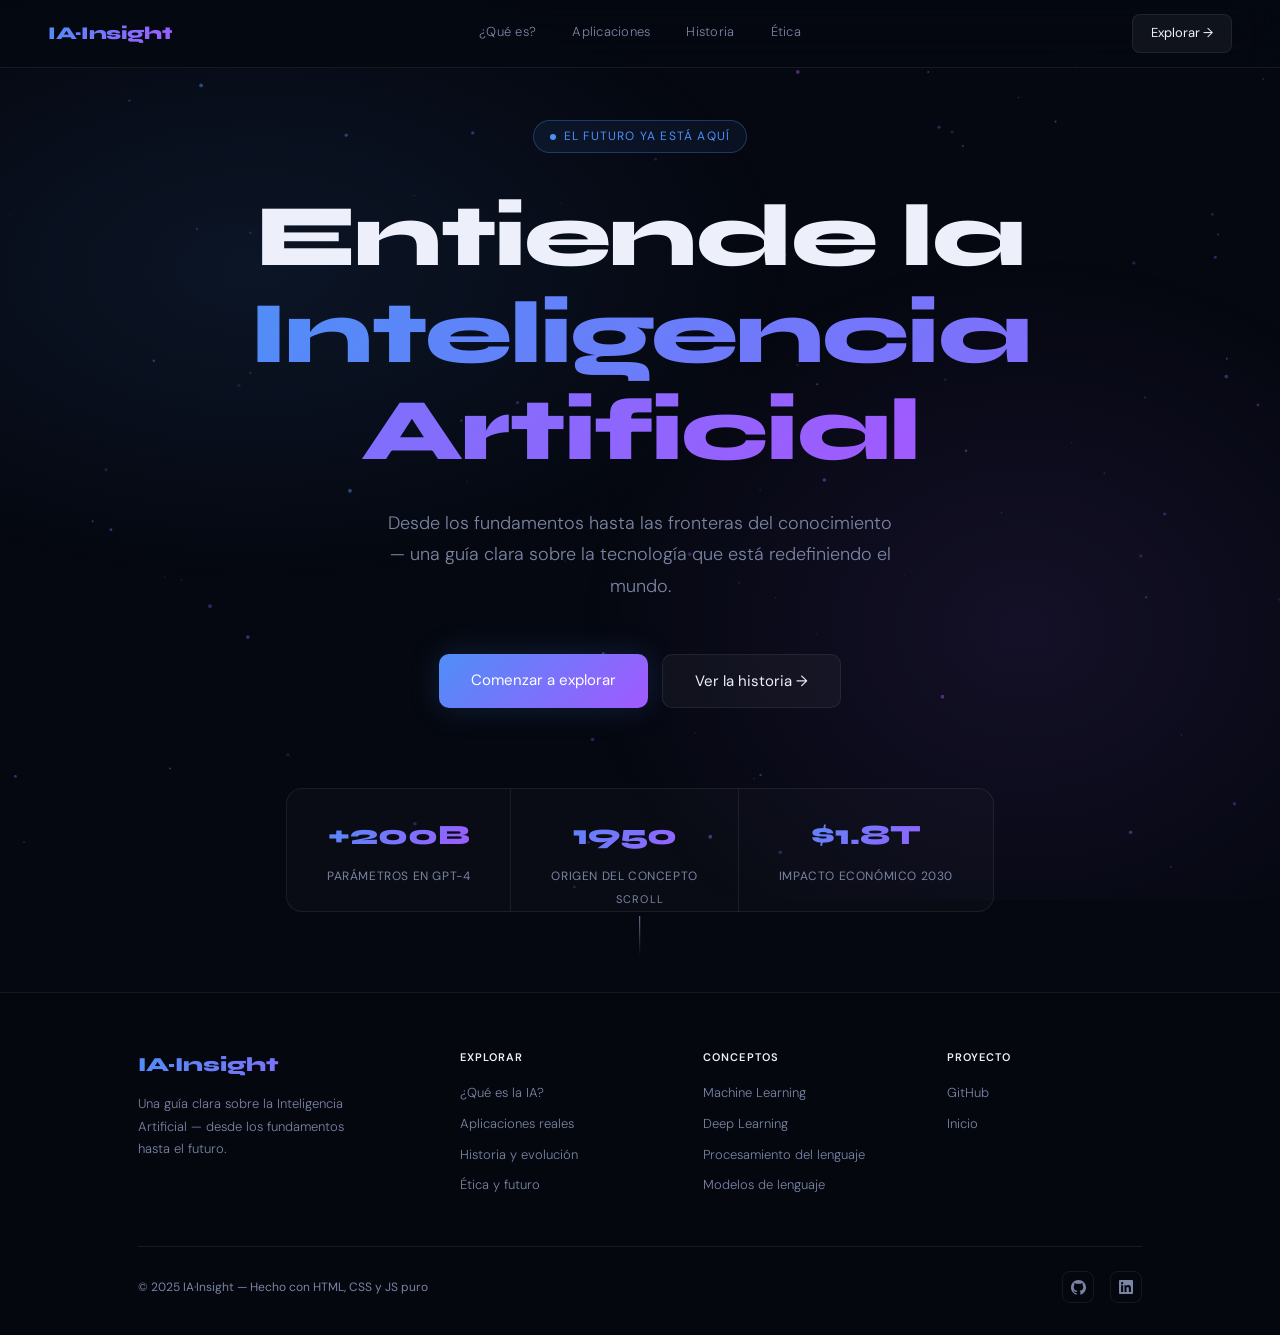
==== ia-insight/index.html @ f3931328 "Primer Commit" ====
<!DOCTYPE html>
<html lang="es">
<head>
  <meta charset="UTF-8" />
  <meta name="viewport" content="width=device-width, initial-scale=1.0" />
  <meta name="description" content="Entiende la Inteligencia Artificial — guía clara sobre la tecnología que está redefiniendo el mundo." />
  <title>IA·Insight — Inteligencia Artificial explicada</title>

  <!-- Fuentes -->
  <link rel="preconnect" href="https://fonts.googleapis.com" />
  <link rel="preconnect" href="https://fonts.gstatic.com" crossorigin />
  <link href="https://fonts.googleapis.com/css2?family=Syne:wght@400;700;800&family=DM+Sans:ital,wght@0,300;0,400;1,300&display=swap" rel="stylesheet" />

  <!-- Estilos -->
  <link rel="stylesheet" href="css/styles.css" />
  <link rel="stylesheet" href="css/animations.css" />
</head>
<body>

  <!-- Fondo animado -->
  <div class="mesh" aria-hidden="true"></div>
  <canvas id="bg-canvas" style="position:fixed;inset:0;z-index:0;pointer-events:none;" aria-hidden="true"></canvas>

  <!-- ── NAVBAR ── -->
  <nav role="navigation" aria-label="Navegación principal">
    <a href="index.html" class="nav-logo gradient-text" aria-label="IA·Insight — Inicio">IA·Insight</a>

    <div class="nav-links" aria-hidden="true">
      <a href="pages/sobre-ia.html">¿Qué es?</a>
      <a href="pages/aplicaciones.html">Aplicaciones</a>
      <a href="pages/historia.html">Historia</a>
      <a href="pages/etica.html">Ética</a>
    </div>

    <div class="nav-right">
      <a href="pages/sobre-ia.html" class="nav-cta">Explorar →</a>
      <button
        class="nav-hamburger"
        id="nav-hamburger"
        aria-label="Abrir menú"
        aria-expanded="false"
        aria-controls="nav-mobile"
      >
        <span></span>
        <span></span>
        <span></span>
      </button>
    </div>
  </nav>

  <!-- ── MENÚ MÓVIL ── -->
  <div class="nav-mobile" id="nav-mobile" role="dialog" aria-label="Menú móvil">
    <a href="pages/sobre-ia.html">¿Qué es la IA? <span>→</span></a>
    <a href="pages/aplicaciones.html">Aplicaciones <span>→</span></a>
    <a href="pages/historia.html">Historia <span>→</span></a>
    <a href="pages/etica.html">Ética y futuro <span>→</span></a>
    <button class="nav-mobile-cta" onclick="location.href='pages/sobre-ia.html'">Comenzar a explorar</button>
  </div>

  <!-- ── HERO ── -->
  <section class="hero" style="position:relative;z-index:10;min-height:100vh;display:flex;flex-direction:column;align-items:center;justify-content:center;text-align:center;padding:120px 24px 80px;">

    <div class="badge anim-fade-up" style="display:inline-flex;align-items:center;gap:8px;font-size:12px;letter-spacing:.1em;text-transform:uppercase;color:var(--accent);border:1px solid rgba(79,142,247,0.3);background:rgba(79,142,247,0.08);padding:6px 16px;border-radius:100px;margin-bottom:36px;">
      <span style="width:6px;height:6px;border-radius:50%;background:var(--accent);animation:pulse 2s ease-in-out infinite;"></span>
      El futuro ya está aquí
    </div>

    <h1 class="anim-fade-up-2">
      Entiende la<br>
      <span class="gradient-text">Inteligencia<br>Artificial</span>
    </h1>

    <p class="anim-fade-up-3" style="font-size:clamp(15px,2vw,18px);max-width:520px;margin:28px auto 52px;">
      Desde los fundamentos hasta las fronteras del conocimiento — una guía clara sobre la tecnología que está redefiniendo el mundo.
    </p>

    <div class="anim-fade-up-4" style="display:flex;gap:14px;flex-wrap:wrap;justify-content:center;">
      <a href="pages/sobre-ia.html" class="btn-primary">Comenzar a explorar</a>
      <a href="pages/historia.html" class="btn-secondary">Ver la historia →</a>
    </div>

    <!-- Stats -->
    <div class="anim-fade-up-5" style="display:flex;margin-top:80px;border:1px solid var(--border);border-radius:16px;overflow:hidden;background:rgba(255,255,255,0.02);">
      <div style="padding:24px 40px;text-align:center;border-right:1px solid var(--border);">
        <span class="gradient-text" style="font-family:var(--font-display);font-size:28px;font-weight:800;display:block;margin-bottom:4px;">+200B</span>
        <span style="font-size:12px;color:var(--muted);text-transform:uppercase;letter-spacing:.05em;">Parámetros en GPT-4</span>
      </div>
      <div style="padding:24px 40px;text-align:center;border-right:1px solid var(--border);">
        <span class="gradient-text" style="font-family:var(--font-display);font-size:28px;font-weight:800;display:block;margin-bottom:4px;">1950</span>
        <span style="font-size:12px;color:var(--muted);text-transform:uppercase;letter-spacing:.05em;">Origen del concepto</span>
      </div>
      <div style="padding:24px 40px;text-align:center;">
        <span class="gradient-text" style="font-family:var(--font-display);font-size:28px;font-weight:800;display:block;margin-bottom:4px;">$1.8T</span>
        <span style="font-size:12px;color:var(--muted);text-transform:uppercase;letter-spacing:.05em;">Impacto económico 2030</span>
      </div>
    </div>

    <!-- Scroll hint -->
    <div style="position:absolute;bottom:36px;left:50%;transform:translateX(-50%);display:flex;flex-direction:column;align-items:center;gap:8px;color:var(--muted);font-size:11px;letter-spacing:.1em;text-transform:uppercase;">
      <span>Scroll</span>
      <div style="width:1px;height:40px;background:linear-gradient(to bottom,var(--muted),transparent);animation:scrollPulse 2s ease-in-out infinite;"></div>
    </div>

  </section>

  <!-- ── FOOTER ── -->
  <footer>
    <div class="footer-inner">
      <div class="footer-top">

        <!-- Marca -->
        <div class="footer-brand">
          <div class="footer-logo gradient-text">IA·Insight</div>
          <p>Una guía clara sobre la Inteligencia Artificial — desde los fundamentos hasta el futuro.</p>
        </div>

        <!-- Explorar -->
        <div class="footer-col">
          <div class="footer-col-title">Explorar</div>
          <a href="pages/sobre-ia.html">¿Qué es la IA?</a>
          <a href="pages/aplicaciones.html">Aplicaciones reales</a>
          <a href="pages/historia.html">Historia y evolución</a>
          <a href="pages/etica.html">Ética y futuro</a>
        </div>

        <!-- Conceptos -->
        <div class="footer-col">
          <div class="footer-col-title">Conceptos</div>
          <a href="pages/sobre-ia.html#ml">Machine Learning</a>
          <a href="pages/sobre-ia.html#dl">Deep Learning</a>
          <a href="pages/sobre-ia.html#nlp">Procesamiento del lenguaje</a>
          <a href="pages/sobre-ia.html#llm">Modelos de lenguaje</a>
        </div>

        <!-- Proyecto -->
        <div class="footer-col">
          <div class="footer-col-title">Proyecto</div>
          <a href="https://github.com" target="_blank" rel="noopener">GitHub</a>
          <a href="index.html">Inicio</a>
        </div>

      </div>

      <div class="footer-bottom">
        <span>© 2025 IA·Insight — Hecho con HTML, CSS y JS puro</span>
        <div class="footer-socials">
          <!-- GitHub -->
          <a href="https://github.com" target="_blank" rel="noopener" aria-label="GitHub">
            <svg width="15" height="15" viewBox="0 0 24 24" fill="currentColor"><path d="M12 0C5.37 0 0 5.37 0 12c0 5.3 3.438 9.8 8.205 11.385.6.113.82-.258.82-.577 0-.285-.01-1.04-.015-2.04-3.338.724-4.042-1.61-4.042-1.61-.546-1.385-1.335-1.755-1.335-1.755-1.087-.744.084-.729.084-.729 1.205.084 1.838 1.236 1.838 1.236 1.07 1.835 2.809 1.305 3.495.998.108-.776.417-1.305.76-1.605-2.665-.3-5.466-1.332-5.466-5.93 0-1.31.465-2.38 1.235-3.22-.135-.303-.54-1.523.105-3.176 0 0 1.005-.322 3.3 1.23.96-.267 1.98-.399 3-.405 1.02.006 2.04.138 3 .405 2.28-1.552 3.285-1.23 3.285-1.23.645 1.653.24 2.873.12 3.176.765.84 1.23 1.91 1.23 3.22 0 4.61-2.805 5.625-5.475 5.92.42.36.81 1.096.81 2.22 0 1.606-.015 2.896-.015 3.286 0 .315.21.69.825.57C20.565 21.795 24 17.295 24 12c0-6.63-5.37-12-12-12"/></svg>
          </a>
          <!-- LinkedIn -->
          <a href="https://linkedin.com" target="_blank" rel="noopener" aria-label="LinkedIn">
            <svg width="14" height="14" viewBox="0 0 24 24" fill="currentColor"><path d="M20.447 20.452h-3.554v-5.569c0-1.328-.027-3.037-1.852-3.037-1.853 0-2.136 1.445-2.136 2.939v5.667H9.351V9h3.414v1.561h.046c.477-.9 1.637-1.85 3.37-1.85 3.601 0 4.267 2.37 4.267 5.455v6.286zM5.337 7.433a2.062 2.062 0 01-2.063-2.065 2.064 2.064 0 112.063 2.065zm1.782 13.019H3.555V9h3.564v11.452zM22.225 0H1.771C.792 0 0 .774 0 1.729v20.542C0 23.227.792 24 1.771 24h20.451C23.2 24 24 23.227 24 22.271V1.729C24 .774 23.2 0 22.222 0h.003z"/></svg>
          </a>
        </div>
      </div>
    </div>
  </footer>

  <!-- Scripts -->
  <script src="js/particles.js"></script>
  <script src="js/main.js"></script>
</body>
</html>
---- ia-insight/css/styles.css ----
/* ═══════════════════════════════════════
   VARIABLES GLOBALES
═══════════════════════════════════════ */
:root {
  --bg:       #050810;
  --bg2:      #080d1a;
  --accent:   #4F8EF7;
  --accent2:  #A259FF;
  --text:     #EDF0FA;
  --muted:    #7B84A3;
  --border:   rgba(255,255,255,0.07);
  --glow:     rgba(79,142,247,0.18);
  --radius:   12px;
  --font-display: 'Syne', sans-serif;
  --font-body:    'DM Sans', sans-serif;
}

/* ═══════════════════════════════════════
   RESET Y BASE
═══════════════════════════════════════ */
*, *::before, *::after { box-sizing: border-box; margin: 0; padding: 0; }
html { scroll-behavior: smooth; }
body {
  background: var(--bg);
  font-family: var(--font-body);
  color: var(--text);
  min-height: 100vh;
  overflow-x: hidden;
  line-height: 1.6;
}
img { max-width: 100%; display: block; }
a { color: inherit; text-decoration: none; }

/* ═══════════════════════════════════════
   TIPOGRAFÍA
═══════════════════════════════════════ */
h1, h2, h3, h4 { font-family: var(--font-display); font-weight: 800; line-height: 1.1; letter-spacing: -0.02em; }
h1 { font-size: clamp(42px, 7vw, 88px); }
h2 { font-size: clamp(28px, 4vw, 48px); }
h3 { font-size: clamp(18px, 2.5vw, 24px); }
p  { color: var(--muted); font-weight: 300; line-height: 1.75; }

/* ═══════════════════════════════════════
   UTILIDADES
═══════════════════════════════════════ */
.gradient-text {
  background: linear-gradient(135deg, var(--accent), var(--accent2));
  -webkit-background-clip: text;
  -webkit-text-fill-color: transparent;
  background-clip: text;
}
.container { width: 100%; max-width: 1100px; margin: 0 auto; padding: 0 24px; }
.section { padding: 100px 0; }

/* ═══════════════════════════════════════
   NAVBAR
═══════════════════════════════════════ */
nav {
  position: fixed; top: 0; left: 0; right: 0; z-index: 100;
  display: flex; align-items: center; justify-content: space-between;
  padding: 0 48px;
  height: 68px;
  border-bottom: 1px solid var(--border);
  background: rgba(5,8,16,0.75);
  backdrop-filter: blur(20px);
  -webkit-backdrop-filter: blur(20px);
  transition: box-shadow .3s;
}
nav.scrolled {
  box-shadow: 0 4px 40px rgba(0,0,0,0.5);
}
.nav-logo {
  font-family: var(--font-display);
  font-weight: 800; font-size: 18px;
  letter-spacing: -0.02em;
  flex-shrink: 0;
}
.nav-links {
  display: flex; gap: 36px;
  position: absolute; left: 50%; transform: translateX(-50%);
}
.nav-links a {
  color: var(--muted); font-size: 13px; font-weight: 300;
  letter-spacing: 0.02em;
  transition: color .2s;
  position: relative; padding-bottom: 2px;
}
.nav-links a::after {
  content: '';
  position: absolute; bottom: -2px; left: 0; right: 0;
  height: 1px;
  background: linear-gradient(90deg, var(--accent), var(--accent2));
  transform: scaleX(0); transform-origin: left;
  transition: transform .25s ease;
}
.nav-links a:hover { color: var(--text); }
.nav-links a:hover::after,
.nav-links a.active::after { transform: scaleX(1); }
.nav-links a.active { color: var(--text); }

.nav-right { display: flex; align-items: center; gap: 12px; }
.nav-cta {
  font-size: 13px; padding: 8px 18px; border-radius: 8px;
  border: 1px solid var(--border); color: var(--text);
  background: rgba(255,255,255,0.05); cursor: pointer;
  font-family: var(--font-body);
  transition: background .2s, border-color .2s;
  white-space: nowrap;
}
.nav-cta:hover { background: rgba(255,255,255,0.1); border-color: rgba(255,255,255,0.2); }

/* ── Hamburguesa ── */
.nav-hamburger {
  display: none;
  flex-direction: column; justify-content: center;
  gap: 5px; width: 36px; height: 36px;
  background: none; border: none; cursor: pointer;
  padding: 4px; border-radius: 8px;
  transition: background .2s;
}
.nav-hamburger:hover { background: rgba(255,255,255,0.06); }
.nav-hamburger span {
  display: block; height: 1.5px; border-radius: 2px;
  background: var(--text);
  transition: transform .3s ease, opacity .3s ease, width .3s ease;
  transform-origin: center;
}
.nav-hamburger span:nth-child(2) { width: 70%; }
.nav-hamburger.open span:nth-child(1) { transform: translateY(6.5px) rotate(45deg); }
.nav-hamburger.open span:nth-child(2) { opacity: 0; transform: scaleX(0); }
.nav-hamburger.open span:nth-child(3) { transform: translateY(-6.5px) rotate(-45deg); }

/* ── Menú móvil ── */
.nav-mobile {
  display: none;
  position: fixed; top: 68px; left: 0; right: 0; z-index: 99;
  background: rgba(5,8,16,0.97);
  backdrop-filter: blur(24px);
  -webkit-backdrop-filter: blur(24px);
  border-bottom: 1px solid var(--border);
  padding: 0 24px;
  max-height: 0; overflow: hidden;
  transition: max-height .4s cubic-bezier(.4,0,.2,1), padding .4s ease;
}
.nav-mobile.open {
  max-height: 400px;
  padding: 20px 24px 28px;
}
.nav-mobile a {
  display: flex; align-items: center; justify-content: space-between;
  color: var(--muted); font-size: 16px; font-weight: 300;
  padding: 14px 0;
  border-bottom: 1px solid var(--border);
  transition: color .2s;
}
.nav-mobile a:last-of-type { border-bottom: none; }
.nav-mobile a:hover,
.nav-mobile a.active { color: var(--text); }
.nav-mobile a span { font-size: 12px; color: var(--accent); opacity: 0; transition: opacity .2s; }
.nav-mobile a:hover span,
.nav-mobile a.active span { opacity: 1; }
.nav-mobile-cta {
  margin-top: 20px; width: 100%; padding: 13px;
  border-radius: 10px; border: none; cursor: pointer;
  background: linear-gradient(135deg, var(--accent), var(--accent2));
  color: #fff; font-family: var(--font-body); font-size: 15px;
  font-weight: 400; letter-spacing: 0.01em;
}

/* ═══════════════════════════════════════
   BOTONES
═══════════════════════════════════════ */
.btn-primary {
  font-family: var(--font-body); font-size: 15px;
  padding: 14px 32px; border-radius: 10px; border: none; cursor: pointer;
  background: linear-gradient(135deg, var(--accent), var(--accent2));
  color: #fff; transition: transform .2s, box-shadow .2s;
  box-shadow: 0 0 32px var(--glow);
}
.btn-primary:hover { transform: translateY(-2px); box-shadow: 0 0 48px rgba(79,142,247,0.4); }
.btn-secondary {
  font-family: var(--font-body); font-size: 15px;
  padding: 14px 32px; border-radius: 10px;
  border: 1px solid var(--border); cursor: pointer;
  background: rgba(255,255,255,0.04); color: var(--text);
  transition: background .2s, border-color .2s, transform .2s;
}
.btn-secondary:hover { background: rgba(255,255,255,0.08); transform: translateY(-2px); }

/* ═══════════════════════════════════════
   CARDS
═══════════════════════════════════════ */
.card {
  background: rgba(255,255,255,0.03);
  border: 1px solid var(--border);
  border-radius: var(--radius);
  padding: 28px;
  transition: border-color .25s, transform .25s;
}
.card:hover { border-color: rgba(79,142,247,0.3); transform: translateY(-4px); }

/* ═══════════════════════════════════════
   FOOTER
═══════════════════════════════════════ */
footer {
  position: relative; z-index: 10;
  border-top: 1px solid var(--border);
  background: rgba(5,8,16,0.6);
}
.footer-inner {
  max-width: 1100px; margin: 0 auto;
  padding: 56px 48px 32px;
}
.footer-top {
  display: grid;
  grid-template-columns: 1.4fr 1fr 1fr 1fr;
  gap: 48px;
  padding-bottom: 40px;
  border-bottom: 1px solid var(--border);
}
.footer-brand .footer-logo {
  font-family: var(--font-display);
  font-size: 20px; font-weight: 800;
  margin-bottom: 12px;
}
.footer-brand p {
  font-size: 13px; line-height: 1.7;
  max-width: 220px;
}
.footer-col-title {
  font-size: 11px; font-weight: 600;
  letter-spacing: .1em; text-transform: uppercase;
  color: var(--text); margin-bottom: 16px;
}
.footer-col a {
  display: block; color: var(--muted);
  font-size: 13px; font-weight: 300;
  margin-bottom: 10px;
  transition: color .2s;
}
.footer-col a:hover { color: var(--text); }
.footer-bottom {
  display: flex; align-items: center; justify-content: space-between;
  padding-top: 24px;
  color: var(--muted); font-size: 12px;
}
.footer-socials { display: flex; gap: 16px; }
.footer-socials a {
  width: 32px; height: 32px; border-radius: 8px;
  border: 1px solid var(--border);
  display: flex; align-items: center; justify-content: center;
  color: var(--muted); font-size: 14px;
  transition: color .2s, border-color .2s, background .2s;
}
.footer-socials a:hover {
  color: var(--text);
  border-color: rgba(255,255,255,0.2);
  background: rgba(255,255,255,0.06);
}

/* ═══════════════════════════════════════
   RESPONSIVE
═══════════════════════════════════════ */
@media (max-width: 900px) {
  .footer-top { grid-template-columns: 1fr 1fr; gap: 32px; }
}

@media (max-width: 768px) {
  /* Navbar móvil */
  nav { padding: 0 20px; }
  .nav-links { display: none; }
  .nav-cta { display: none; }
  .nav-hamburger { display: flex; }
  .nav-mobile { display: block; }

  /* Footer móvil */
  .footer-inner { padding: 40px 20px 24px; }
  .footer-top { grid-template-columns: 1fr; gap: 28px; }
  .footer-bottom { flex-direction: column; gap: 16px; text-align: center; }
}
---- ia-insight/css/animations.css ----
/* ═══════════════════════════════════════
   KEYFRAMES
═══════════════════════════════════════ */
@keyframes fadeUp {
  from { opacity: 0; transform: translateY(24px); }
  to   { opacity: 1; transform: translateY(0); }
}
@keyframes fadeIn {
  from { opacity: 0; }
  to   { opacity: 1; }
}
@keyframes pulse {
  0%, 100% { opacity: 1; transform: scale(1); }
  50%       { opacity: 0.5; transform: scale(0.7); }
}
@keyframes meshShift {
  0%   { opacity: 1; transform: scale(1); }
  100% { opacity: 0.7; transform: scale(1.04); }
}
@keyframes scrollPulse {
  0%, 100% { opacity: 0.3; }
  50%       { opacity: 1; }
}
@keyframes float {
  0%, 100% { transform: translateY(0px); }
  50%       { transform: translateY(-10px); }
}

/* ═══════════════════════════════════════
   CLASES DE ANIMACIÓN
═══════════════════════════════════════ */

/* Se activan al cargar */
.anim-fade-up   { animation: fadeUp .8s ease both; }
.anim-fade-up-2 { animation: fadeUp .9s .15s ease both; }
.anim-fade-up-3 { animation: fadeUp 1s .3s ease both; }
.anim-fade-up-4 { animation: fadeUp 1s .45s ease both; }
.anim-fade-up-5 { animation: fadeUp 1s .6s ease both; }

/* Se activan al hacer scroll (Intersection Observer en main.js) */
.reveal {
  opacity: 0;
  transform: translateY(32px);
  transition: opacity .7s ease, transform .7s ease;
}
.reveal.visible {
  opacity: 1;
  transform: translateY(0);
}
.reveal-delay-1 { transition-delay: .1s; }
.reveal-delay-2 { transition-delay: .2s; }
.reveal-delay-3 { transition-delay: .3s; }
.reveal-delay-4 { transition-delay: .4s; }

/* Flotante */
.float { animation: float 4s ease-in-out infinite; }

/* Mesh fondo */
.mesh {
  position: fixed; inset: 0; z-index: 0; pointer-events: none;
  background:
    radial-gradient(ellipse 60% 50% at 20% 30%, rgba(79,142,247,0.10) 0%, transparent 70%),
    radial-gradient(ellipse 50% 60% at 80% 70%, rgba(162,89,255,0.10) 0%, transparent 70%);
  animation: meshShift 14s ease-in-out infinite alternate;
}
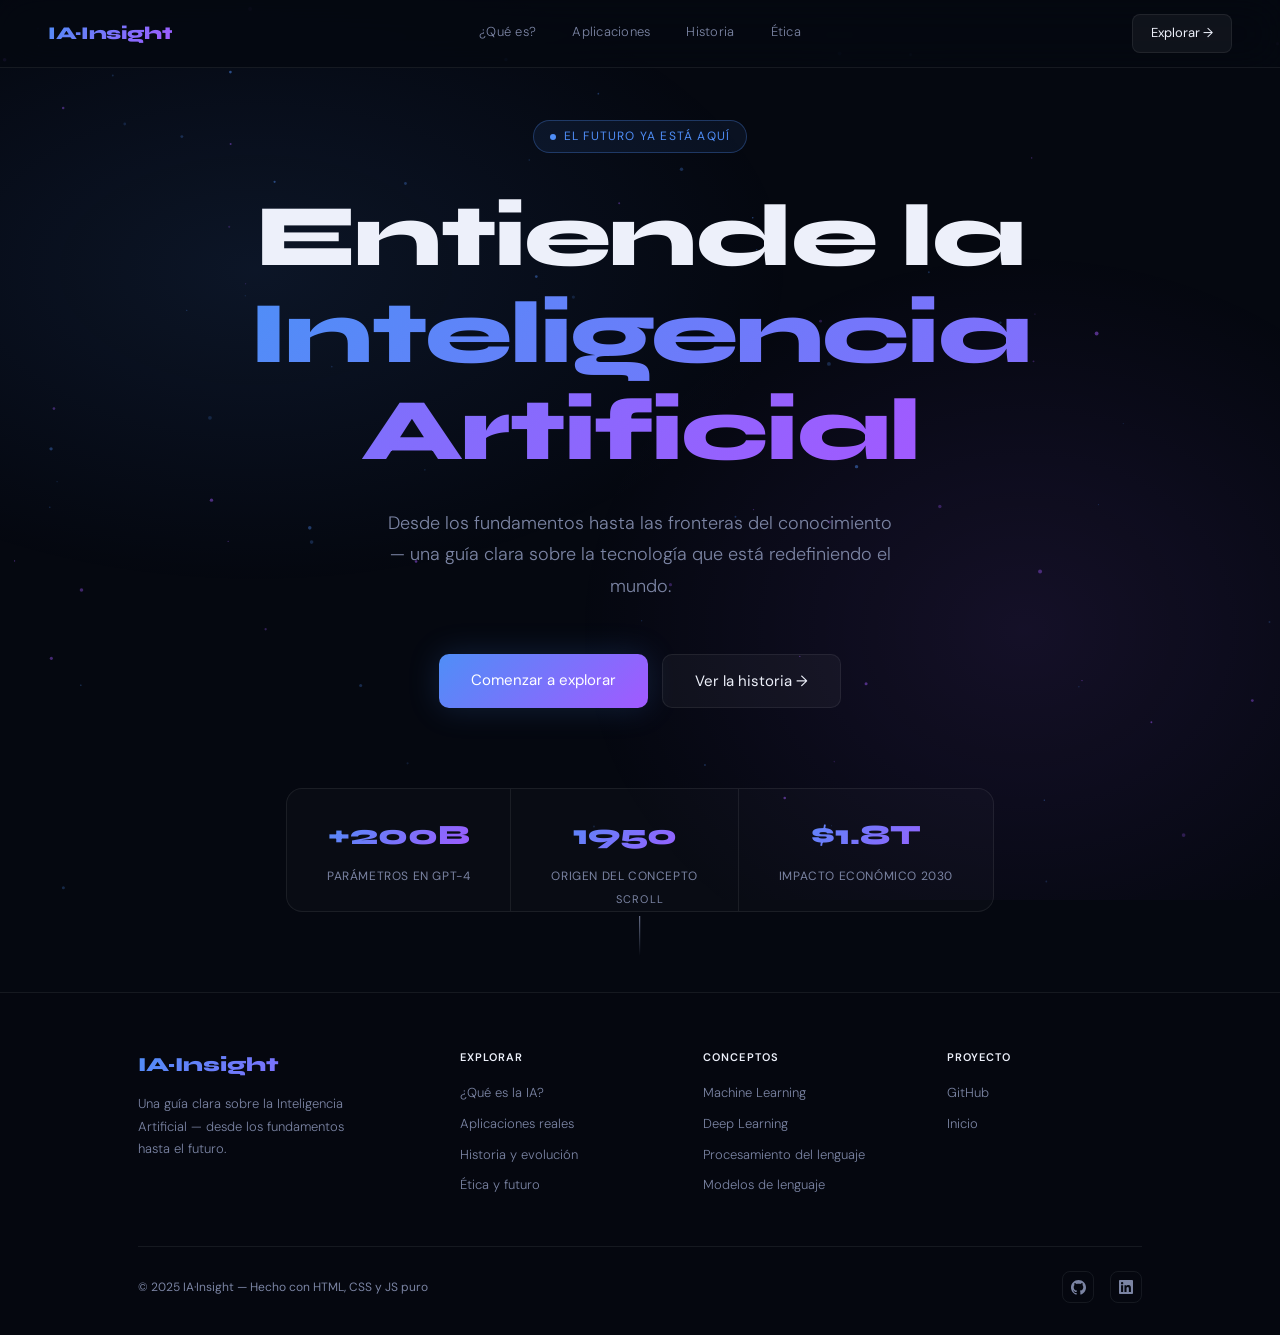
==== commit cd7390b9: "Se completan las demas paginas y se arreglan errores con una refactorizacion pequeña" ====
--- a/ia-insight/index.html
+++ b/ia-insight/index.html
@@ -54,7 +54,7 @@
     <a href="pages/aplicaciones.html">Aplicaciones <span>→</span></a>
     <a href="pages/historia.html">Historia <span>→</span></a>
     <a href="pages/etica.html">Ética y futuro <span>→</span></a>
-    <button class="nav-mobile-cta" onclick="location.href='pages/sobre-ia.html'">Comenzar a explorar</button>
+    <button class="nav-mobile-cta" data-href="pages/sobre-ia.html">Comenzar a explorar</button>
   </div>
 
   <!-- ── HERO ── -->
